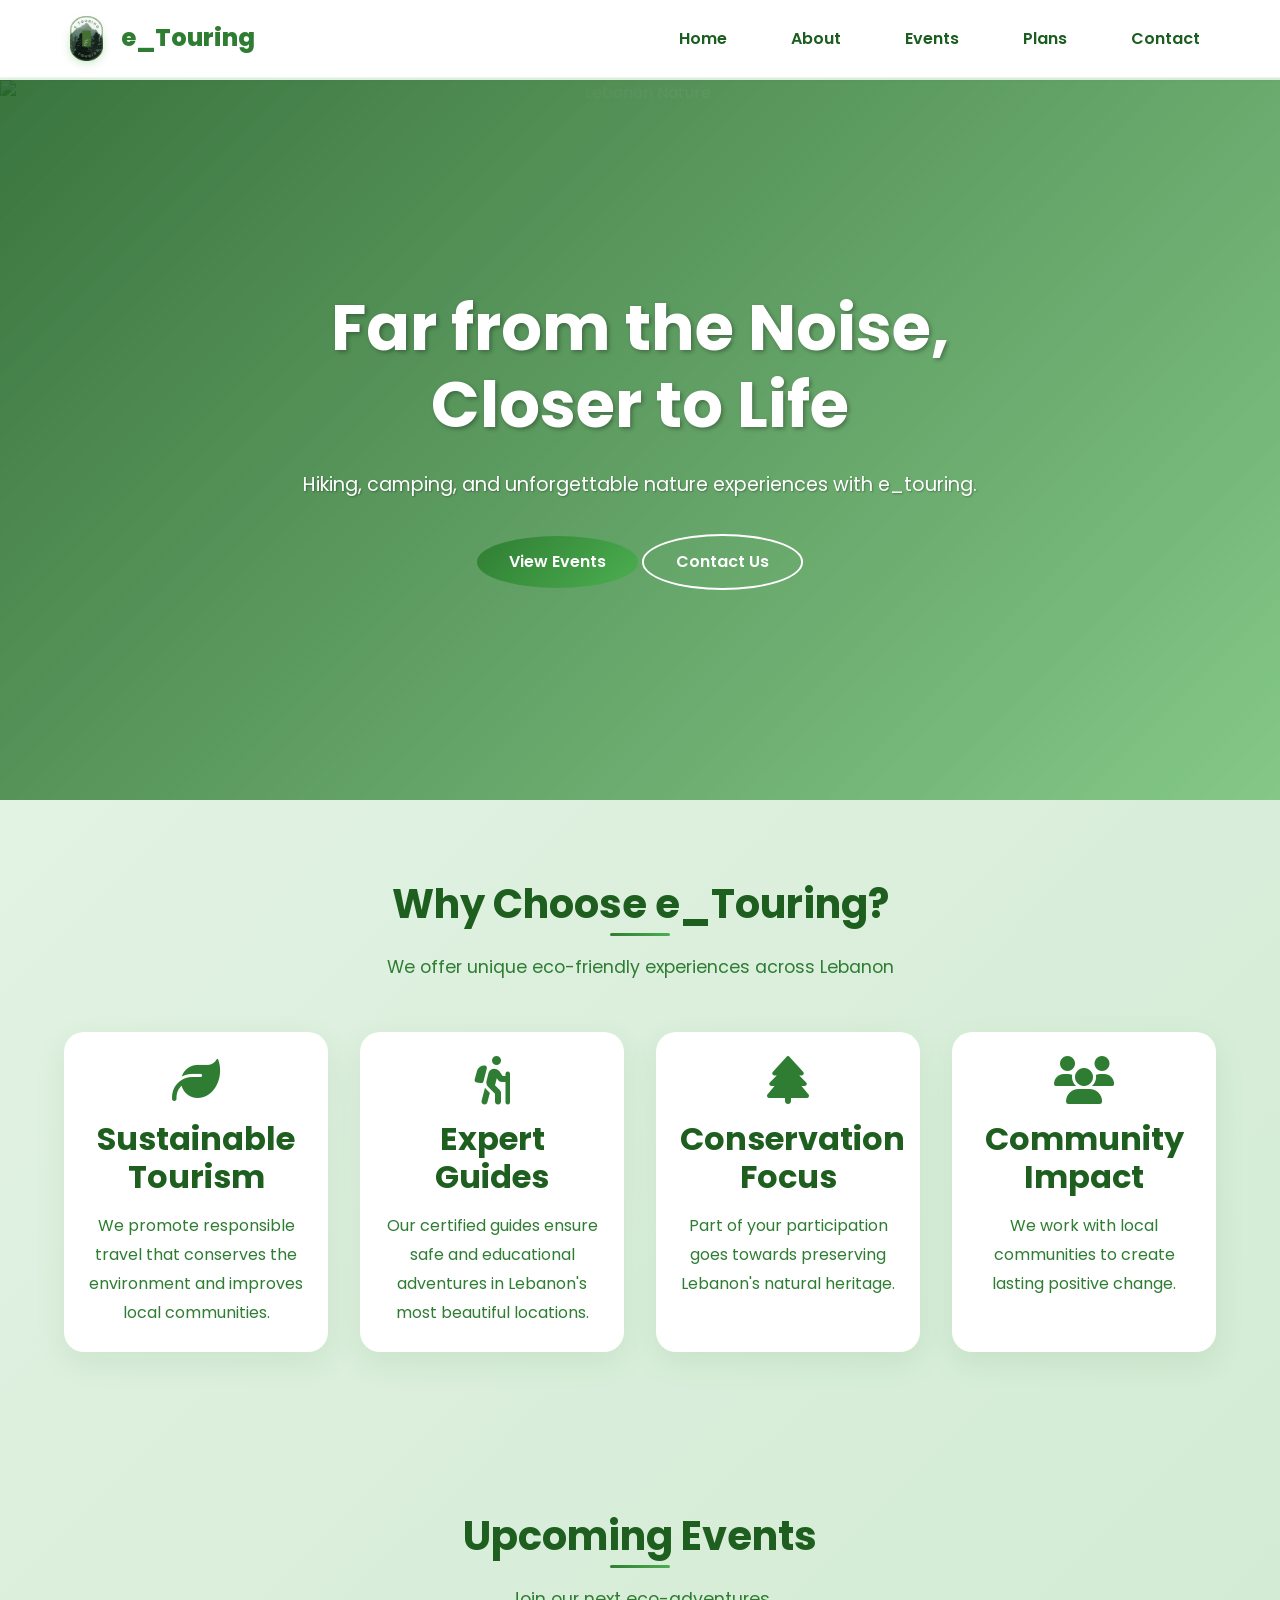
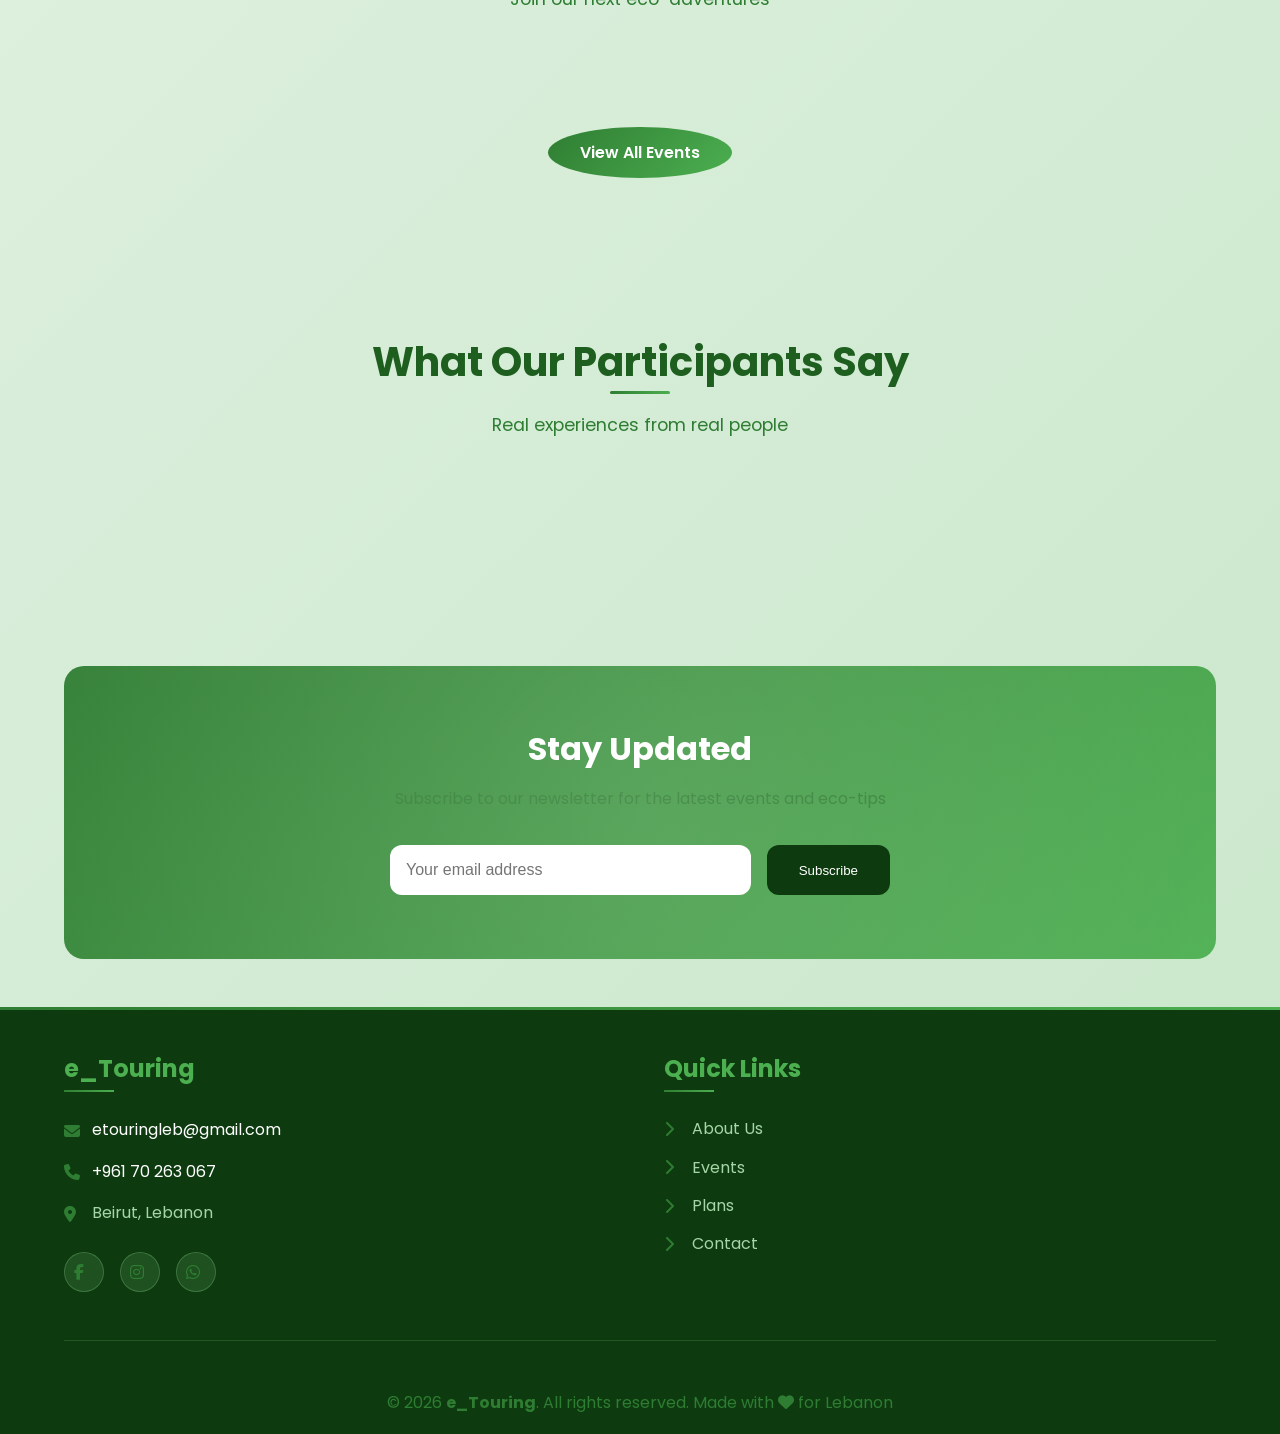
==== index.html @ c2b52462 "first commit" ====
﻿<!DOCTYPE html>
<html lang="en">

<head>
    <meta charset="UTF-8">
    <meta name="viewport" content="width=device-width, initial-scale=1.0">
    <title>e_Touring | Eco Adventure Lebanon</title>
    <link rel="icon" type="image/png" href="images/logo.png">
    <link rel="stylesheet" href="https://cdnjs.cloudflare.com/ajax/libs/font-awesome/6.5.0/css/all.min.css">
    <link href="https://fonts.googleapis.com/css2?family=Poppins:wght@300;400;500;600;700&display=swap" rel="stylesheet">
    <link href="https://unpkg.com/aos@2.3.1/dist/aos.css" rel="stylesheet">
    <link rel="stylesheet" href="css/style.css">
</head>

<body>
    <header>
        <nav>
            <div class="logo">
                <img src="images/logo.png" alt="e-Touring Logo">
                <span>e_Touring</span>
            </div>
            <div class="menu-btn">☰</div>
            <div class="nav-links">
                <a href="index.html">Home</a>
                <a href="about.html">About</a>
                <a href="events_page.html">Events</a>
                <a href="plans_pages.html">Plans</a>
                <a href="contact_us_page.html">Contact</a>
            </div>
        </nav>
    </header>

    <main>
        <section class="hero" data-aos="fade-in">
            <img src="images/home_photo.jpg" alt="Lebanon Nature" loading="lazy">
            <div class="hero-content">
                <h1>Far from the Noise, <br>Closer to Life</h1>
                <p>Hiking, camping, and unforgettable nature experiences with e_touring.</p>
                <div class="mt-3">
                    <a href="events_page.html" class="btn">View Events</a>
                    <a href="contact_us_page.html" class="btn btn-outline">Contact Us</a>
                </div>
            </div>
        </section>

        <section class="section">
            <div class="section-title" data-aos="fade-up">
                <h2>Why Choose e_Touring?</h2>
                <p>We offer unique eco-friendly experiences across Lebanon</p>
            </div>
            <div class="grid-4">
                <div class="card" data-aos="fade-up" data-aos-delay="100">
                    <div class="card-content text-center">
                        <i class="fas fa-leaf" style="font-size: 3rem; color: var(--primary); margin-bottom: 1rem;"></i>
                        <h3>Sustainable Tourism</h3>
                        <p>We promote responsible travel that conserves the environment and improves local communities.</p>
                    </div>
                </div>
                <div class="card" data-aos="fade-up" data-aos-delay="200">
                    <div class="card-content text-center">
                        <i class="fas fa-hiking" style="font-size: 3rem; color: var(--primary); margin-bottom: 1rem;"></i>
                        <h3>Expert Guides</h3>
                        <p>Our certified guides ensure safe and educational adventures in Lebanon's most beautiful locations.</p>
                    </div>
                </div>
                <div class="card" data-aos="fade-up" data-aos-delay="300">
                    <div class="card-content text-center">
                        <i class="fas fa-tree" style="font-size: 3rem; color: var(--primary); margin-bottom: 1rem;"></i>
                        <h3>Conservation Focus</h3>
                        <p>Part of your participation goes towards preserving Lebanon's natural heritage.</p>
                    </div>
                </div>
                <div class="card" data-aos="fade-up" data-aos-delay="400">
                    <div class="card-content text-center">
                        <i class="fas fa-users" style="font-size: 3rem; color: var(--primary); margin-bottom: 1rem;"></i>
                        <h3>Community Impact</h3>
                        <p>We work with local communities to create lasting positive change.</p>
                    </div>
                </div>
            </div>
        </section>

        <section class="section">
            <div class="section-title" data-aos="fade-up">
                <h2>Upcoming Events</h2>
                <p>Join our next eco-adventures</p>
            </div>
            <div class="events-grid grid" id="eventsGrid"></div>
            <div class="text-center mt-4" data-aos="fade-up">
                <a href="events_page.html" class="btn">View All Events</a>
            </div>
        </section>

        <section class="section">
            <div class="section-title" data-aos="fade-up">
                <h2>What Our Participants Say</h2>
                <p>Real experiences from real people</p>
            </div>
            <div class="testimonials" id="testimonialsContainer"></div>
        </section>

        <section class="newsletter" data-aos="fade-up">
            <div class="text-center">
                <h3>Stay Updated</h3>
                <p>Subscribe to our newsletter for the latest events and eco-tips</p>
                <form class="newsletter-form" id="newsletterForm">
                    <input type="email" placeholder="Your email address" required>
                    <button type="submit">Subscribe</button>
                </form>
            </div>
        </section>
    </main>

    <footer>
        <div class="footer-content">
            <div class="footer-section">
                <h4>e_Touring</h4>
                <p><i class="fas fa-envelope"></i> <a href="mailto:etouringleb@gmail.com">etouringleb@gmail.com</a></p>
                <p><i class="fas fa-phone"></i> <a href="tel:+96170263067">+961 70 263 067</a></p>
                <p><i class="fas fa-location-dot"></i> Beirut, Lebanon</p>
                <div class="social-links">
                    <a href="#" aria-label="Facebook"><i class="fab fa-facebook-f"></i></a>
                    <a href="https://www.instagram.com/e_touring_?igsh=MXhhd24xaDJueTU4cA==" aria-label="Instagram"><i class="fab fa-instagram"></i></a>
                    <a href="https://whatsapp.com/channel/0029VbBjT8wEKyZH0PKo1I3C" aria-label="WhatsApp"><i class="fab fa-whatsapp"></i></a>
                </div>
            </div>
            <div class="footer-section">
                <h4>Quick Links</h4>
                <ul class="footer-links">
                    <li><a href="about.html"><i class="fas fa-chevron-right"></i> About Us</a></li>
                    <li><a href="events_page.html"><i class="fas fa-chevron-right"></i> Events</a></li>
                    <li><a href="plans_pages.html"><i class="fas fa-chevron-right"></i> Plans</a></li>
                    <li><a href="contact_us_page.html"><i class="fas fa-chevron-right"></i> Contact</a></li>
                </ul>
            </div>
        </div>
        <div class="footer-bottom">
            <p>© 2026 <strong>e_Touring</strong>. All rights reserved. Made with <i class="fas fa-heart" style="color: var(--primary);"></i> for Lebanon</p>
        </div>
    </footer>

    <script src="https://unpkg.com/aos@2.3.1/dist/aos.js"></script>
    <script src="config.js"></script>
    <script>
        AOS.init({ duration: 1000, once: true });

        function bookViaWhatsApp(itemName) {
            const phoneNumber = '96170263067';
            const message = `Hello! I'm interested in booking: ${itemName}. Can you please provide more information?`;
            window.open(`https://wa.me/${phoneNumber}?text=${encodeURIComponent(message)}`, '_blank');
        }

        async function loadEvents() {
            try {
                const res = await fetch(`${window.API_BASE_URL}/api/events`);
                const events = await res.json();
                const eventsGrid = document.getElementById('eventsGrid');
                if (events.length === 0) {
                    eventsGrid.innerHTML = '<p class="text-center">No events available. Check back soon!</p>';
                    return;
                }
                eventsGrid.innerHTML = events.slice(0, 3).map((event, index) => `
                    <div class="card" data-aos="fade-up" data-aos-delay="${index * 100}">
                        <img src="${event.image || 'https://images.unsplash.com/photo-1501785888041-af3ef285b470'}" class="card-img" loading="lazy">
                        <div class="card-content">
                            <h3 class="card-title">${escapeHtml(event.title)}</h3>
                            <p><i class="fas fa-calendar"></i> ${event.date || 'Date TBA'}</p>
                            <p><i class="fas fa-map-marker-alt"></i> ${event.location || 'Lebanon'}</p>
                            <p class="mt-2">${escapeHtml(event.description || '').substring(0, 100)}...</p>
                            <button class="btn mt-3" onclick="bookViaWhatsApp('${escapeHtml(event.title)}')"><i class="fab fa-whatsapp"></i> Book via WhatsApp</button>
                        </div>
                    </div>
                `).join('');
                if (typeof AOS !== 'undefined') AOS.refresh();
            } catch (error) {
                console.error('Error loading events:', error);
            }
        }

        async function loadTestimonials() {
            try {
                const res = await fetch(`${window.API_BASE_URL}/api/feedback`);
                const feedbacks = await res.json();
                const container = document.getElementById('testimonialsContainer');
                if (feedbacks.length === 0) {
                    container.innerHTML = '<p class="text-center">No testimonials yet. Be the first to share your experience!</p>';
                    return;
                }
                container.innerHTML = feedbacks.slice(0, 3).map((fb, index) => `
                    <div class="testimonial-card" data-aos="fade-up" data-aos-delay="${index * 100}">
                        <p>"${escapeHtml(fb.message)}"</p>
                        <div class="testimonial-author">
                            <div><h4>${escapeHtml(fb.name)}</h4><p>${'★'.repeat(fb.rating || 0)}${'☆'.repeat(5 - (fb.rating || 0))}</p></div>
                        </div>
                    </div>
                `).join('');
                if (typeof AOS !== 'undefined') AOS.refresh();
            } catch (error) {
                console.error('Error loading testimonials:', error);
            }
        }

        function escapeHtml(str) {
            if (!str) return '';
            return str.replace(/[&<>]/g, m => m === '&' ? '&amp;' : m === '<' ? '&lt;' : '&gt;');
        }

        document.getElementById('newsletterForm')?.addEventListener('submit', function(e) {
            e.preventDefault();
            alert('Thank you for subscribing! You will receive our updates.');
            this.reset();
        });

        loadEvents();
        loadTestimonials();
    </script>
</body>
</html>
---- css/style.css ----
/* ===== CSS RESET & GREEN PALETTE VARIABLES ===== */
:root {
    /* Primary Green Colors */
    --primary: #2f7d32;
    --primary-dark: #1e5f20;
    --primary-light: #4caf50;
    --primary-bg: rgba(47, 125, 50, 0.1);
    --primary-gradient: linear-gradient(135deg, #2f7d32 0%, #4caf50 100%);
    --primary-gradient-light: linear-gradient(135deg, #4caf50 0%, #81c784 100%);

    /* Secondary Green/Gold Colors */
    --secondary: #ffb74d;
    --secondary-dark: #f57c00;
    --secondary-light: #ffe0b2;
    --accent: #66bb6a;
    --accent-dark: #43a047;
    --accent-light: #81c784;

    /* Earthy & Green Neutrals */
    --dark: #1b5e20;
    --darker: #0d3b0f;
    --forest: #2e7d32;
    --mint: #c8e6c9;
    --sage: #a5d6a7;
    --olive: #558b2f;
    --tea: #dcedc8;
    --honey: #fff8e1;

    /* Light Backgrounds */
    --gray: #f1f8e9;
    --gray-light: #f9fbe7;
    --gray-dark: #7cb342;
    --white: #ffffff;
    --cream: #fef9e7;
    --soft-green: #e8f5e9;

    /* Shadows - Green Tinted */
    --shadow-sm: 0 2px 4px rgba(46, 125, 50, 0.05);
    --shadow: 0 10px 30px rgba(46, 125, 50, 0.1);
    --shadow-md: 0 5px 15px rgba(46, 125, 50, 0.08);
    --shadow-lg: 0 20px 40px rgba(46, 125, 50, 0.12);
    --shadow-xl: 0 30px 60px rgba(46, 125, 50, 0.15);
    --shadow-hover: 0 15px 40px rgba(76, 175, 80, 0.25);
    --shadow-primary: 0 5px 20px rgba(76, 175, 80, 0.35);
    --shadow-inset: inset 0 2px 4px rgba(46, 125, 50, 0.05);

    /* Borders */
    --border-radius-sm: 8px;
    --border-radius: 12px;
    --border-radius-md: 16px;
    --border-radius-lg: 20px;
    --border-radius-xl: 30px;
    --border-radius-full: 50%;

    /* Transitions */
    --transition-fast: all 0.2s ease;
    --transition: all 0.3s ease;
    --transition-slow: all 0.5s ease;
    --transition-bounce: all 0.4s cubic-bezier(0.68, -0.55, 0.265, 1.55);

    /* Typography */
    --font-primary: 'Poppins', sans-serif;

    /* Layout */
    --container-width: 1400px;
    --header-height: 80px;
    --section-spacing: 5rem;
}

* {
    margin: 0;
    padding: 0;
    box-sizing: border-box;
}

html {
    scroll-behavior: smooth;
    overflow-x: hidden;
}

body {
    font-family: var(--font-primary);
    background: linear-gradient(135deg, #e8f5e9 0%, #c8e6c9 100%);
    color: var(--dark);
    line-height: 1.6;
    min-height: 100vh;
    overflow-x: hidden;
    position: relative;
}

/* ===== CUSTOM SCROLLBAR - Green Theme ===== */
::-webkit-scrollbar {
    width: 10px;
    height: 10px;
}

::-webkit-scrollbar-track {
    background: var(--gray);
    border-radius: 10px;
}

::-webkit-scrollbar-thumb {
    background: var(--primary-gradient);
    border-radius: 10px;
    transition: var(--transition);
}

::-webkit-scrollbar-thumb:hover {
    background: var(--primary-dark);
}

/* ===== SELECTION STYLING ===== */
::selection {
    background: var(--primary);
    color: var(--white);
}

::-moz-selection {
    background: var(--primary);
    color: var(--white);
}

/* ===== TYPOGRAPHY ===== */
h1,
h2,
h3,
h4,
h5,
h6 {
    font-weight: 700;
    line-height: 1.2;
    margin-bottom: 1rem;
    color: var(--primary-dark);
}

h1 {
    font-size: clamp(2rem, 5vw, 3.5rem);
}

h2 {
    font-size: clamp(1.75rem, 4vw, 2.5rem);
}

h3 {
    font-size: clamp(1.5rem, 3vw, 2rem);
}

h4 {
    font-size: clamp(1.25rem, 2.5vw, 1.5rem);
}

p {
    color: var(--forest);
    line-height: 1.8;
}

/* ===== HEADER & NAVIGATION ===== */
header {
    background: rgba(255, 255, 255, 0.98);
    backdrop-filter: blur(10px);
    box-shadow: var(--shadow-sm);
    position: fixed;
    width: 100%;
    top: 0;
    z-index: 1000;
    transition: var(--transition);
    border-bottom: 1px solid rgba(76, 175, 80, 0.1);
}

header.scrolled {
    box-shadow: var(--shadow);
    background: rgba(255, 255, 255, 0.98);
    border-bottom-color: var(--primary-light);
}

nav {
    display: flex;
    justify-content: space-between;
    align-items: center;
    padding: 1rem 5%;
    max-width: var(--container-width);
    margin: 0 auto;
}

.logo {
    display: flex;
    align-items: center;
    gap: 12px;
    font-size: 1.5rem;
    font-weight: 800;
    color: var(--primary);
    transition: var(--transition-bounce);
}

.logo img {
    width: 45px;
    height: 45px;
    object-fit: contain;
    filter: drop-shadow(0 2px 5px rgba(76, 175, 80, 0.3));
    animation: float 3s ease-in-out infinite;
}

@keyframes float {

    0%,
    100% {
        transform: translateY(0);
    }

    50% {
        transform: translateY(-5px);
    }
}

.logo:hover {
    transform: scale(1.05);
}

.nav-links {
    display: flex;
    gap: 2rem;
}

.nav-links a {
    text-decoration: none;
    color: var(--dark);
    font-weight: 600;
    padding: 0.5rem 1rem;
    border-radius: var(--border-radius);
    transition: var(--transition);
    position: relative;
}

.nav-links a::before {
    content: '';
    position: absolute;
    bottom: 0;
    left: 50%;
    transform: translateX(-50%);
    width: 0;
    height: 3px;
    background: var(--primary-gradient);
    transition: var(--transition);
    border-radius: 3px;
}

.nav-links a:hover::before {
    width: 80%;
}

.nav-links a:hover {
    color: var(--primary);
    transform: translateY(-2px);
}

.nav-links a.active {
    color: var(--primary);
    background: var(--primary-bg);
}

.nav-links a.active::before {
    width: 80%;
}

.menu-btn {
    display: none;
    font-size: 1.8rem;
    cursor: pointer;
    color: var(--primary);
    transition: var(--transition);
}

.menu-btn:hover {
    transform: scale(1.1);
}

/* ===== MAIN CONTENT ===== */
main {
    margin-top: var(--header-height);
    min-height: calc(100vh - var(--header-height));
}

.section {
    padding: var(--section-spacing) 5%;
    max-width: var(--container-width);
    margin: 0 auto;
    position: relative;
}

.section-title {
    text-align: center;
    margin-bottom: 3rem;
    position: relative;
}

.section-title h2 {
    color: var(--primary-dark);
    margin-bottom: 1rem;
    position: relative;
    display: inline-block;
    padding-bottom: 0.5rem;
}

.section-title h2::after {
    content: '';
    position: absolute;
    bottom: 0;
    left: 50%;
    transform: translateX(-50%);
    width: 60px;
    height: 3px;
    background: linear-gradient(90deg, var(--primary), var(--primary-light));
    border-radius: 3px;
    animation: expandWidth 0.6s ease;
}

@keyframes expandWidth {
    from {
        width: 0;
        opacity: 0;
    }

    to {
        width: 60px;
        opacity: 1;
    }
}

.section-title p {
    color: var(--forest);
    font-size: 1.1rem;
    max-width: 600px;
    margin: 0 auto;
}

/* ===== BUTTONS ===== */
.btn {
    display: inline-flex;
    align-items: center;
    justify-content: center;
    gap: 10px;
    padding: 0.8rem 2rem;
    background: var(--primary-gradient);
    color: var(--white);
    border: none;
    border-radius: var(--border-radius-full);
    font-weight: 600;
    text-decoration: none;
    transition: var(--transition);
    cursor: pointer;
    position: relative;
    overflow: hidden;
    z-index: 1;
}

.btn::before {
    content: '';
    position: absolute;
    top: 50%;
    left: 50%;
    width: 0;
    height: 0;
    border-radius: 50%;
    background: rgba(255, 255, 255, 0.3);
    transform: translate(-50%, -50%);
    transition: width 0.6s, height 0.6s;
    z-index: -1;
}

.btn:hover::before {
    width: 300px;
    height: 300px;
}

.btn:hover {
    transform: translateY(-3px);
    box-shadow: var(--shadow-primary);
}

.btn:active {
    transform: translateY(0);
}

.btn-outline {
    background: transparent;
    border: 2px solid var(--white);
    color: var(--white);
}

.btn-outline::before {
    background: rgba(255, 255, 255, 0.2);
}

.btn-outline:hover {
    background: var(--white);
    color: var(--primary);
    border-color: var(--white);
}

.btn-secondary {
    background: linear-gradient(135deg, var(--secondary), var(--secondary-dark));
    color: var(--white);
}

.btn-sm {
    padding: 0.5rem 1.2rem;
    font-size: 0.875rem;
}

.btn-lg {
    padding: 1rem 2.5rem;
    font-size: 1.1rem;
}

/* ===== CARDS ===== */
.card {
    background: var(--white);
    border-radius: var(--border-radius-lg);
    overflow: hidden;
    box-shadow: var(--shadow);
    transition: var(--transition-slow);
    height: 100%;
    position: relative;
}

.card::before {
    content: '';
    position: absolute;
    top: 0;
    left: 0;
    right: 0;
    height: 4px;
    background: var(--primary-gradient);
    transform: scaleX(0);
    transition: var(--transition);
    z-index: 1;
}

.card:hover::before {
    transform: scaleX(1);
}

.card:hover {
    transform: translateY(-10px);
    box-shadow: var(--shadow-xl);
}

.card-img {
    width: 100%;
    height: 250px;
    object-fit: cover;
    transition: var(--transition-slow);
}

.card:hover .card-img {
    transform: scale(1.05);
}

.card-content {
    padding: 1.5rem;
    position: relative;
}

.card-title {
    color: var(--primary);
    margin-bottom: 0.5rem;
}

/* ===== GRID SYSTEMS ===== */
.grid {
    display: grid;
    grid-template-columns: repeat(auto-fit, minmax(300px, 1fr));
    gap: 2rem;
    padding: 1rem 0;
}

.grid-2 {
    display: grid;
    grid-template-columns: repeat(2, 1fr);
    gap: 2rem;
}

.grid-3 {
    display: grid;
    grid-template-columns: repeat(3, 1fr);
    gap: 2rem;
}

.grid-4 {
    display: grid;
    grid-template-columns: repeat(4, 1fr);
    gap: 2rem;
}

/* ===== FORMS ===== */
.form-container {
    max-width: 600px;
    margin: 2rem auto;
    padding: 2.5rem;
    background: var(--white);
    border-radius: var(--border-radius-lg);
    box-shadow: var(--shadow-lg);
    position: relative;
    overflow: hidden;
}

.form-container::before {
    content: '';
    position: absolute;
    top: 0;
    left: 0;
    right: 0;
    height: 4px;
    background: var(--primary-gradient);
}

.form-group {
    margin-bottom: 1.5rem;
}

.form-group label {
    display: block;
    margin-bottom: 0.5rem;
    font-weight: 500;
    color: var(--dark);
}

.form-group label i {
    color: var(--primary);
    margin-right: 0.5rem;
}

.form-control {
    width: 100%;
    padding: 0.8rem 1rem;
    border: 2px solid var(--mint);
    border-radius: var(--border-radius);
    font-size: 1rem;
    transition: var(--transition);
    background: var(--gray);
}

.form-control:focus {
    outline: none;
    border-color: var(--primary);
    background: var(--white);
    box-shadow: 0 0 0 4px var(--primary-bg);
}

textarea.form-control {
    resize: vertical;
    min-height: 120px;
}

/* ===== HERO SECTION ===== */
.hero {
    position: relative;
    height: 80vh;
    min-height: 600px;
    display: flex;
    align-items: center;
    justify-content: center;
    text-align: center;
    color: var(--white);
    overflow: hidden;
}

.hero img {
    position: absolute;
    top: 0;
    left: 0;
    width: 100%;
    height: 100%;
    object-fit: cover;
    z-index: -2;
    animation: zoomIn 20s ease-out;
}

@keyframes zoomIn {
    from {
        transform: scale(1.1);
    }

    to {
        transform: scale(1);
    }
}

.hero::before {
    content: '';
    position: absolute;
    top: 0;
    left: 0;
    width: 100%;
    height: 100%;
    background: linear-gradient(135deg, rgba(27, 94, 32, 0.85) 0%, rgba(76, 175, 80, 0.6) 100%);
    z-index: -1;
}

.hero-content {
    max-width: 800px;
    padding: 2rem;
    animation: fadeInUp 1s ease;
}

.hero-content h1 {
    font-size: clamp(2.5rem, 6vw, 4rem);
    margin-bottom: 1.5rem;
    text-shadow: 2px 2px 4px rgba(0, 0, 0, 0.3);
    color: var(--white);
}

.hero-content p {
    font-size: 1.2rem;
    margin-bottom: 2rem;
    text-shadow: 1px 1px 2px rgba(0, 0, 0, 0.3);
    color: var(--white);
}

/* ===== TESTIMONIALS ===== */
.testimonials {
    display: grid;
    grid-template-columns: repeat(auto-fit, minmax(300px, 1fr));
    gap: 2rem;
    margin: 3rem 0;
}

.testimonial-card {
    background: var(--white);
    padding: 2rem;
    border-radius: var(--border-radius-lg);
    box-shadow: var(--shadow);
    position: relative;
    transition: var(--transition);
    cursor: pointer;
}

.testimonial-card:hover {
    transform: translateY(-5px);
    box-shadow: var(--shadow-lg);
}

.testimonial-card::before {
    content: '\201C';
    position: absolute;
    top: -10px;
    left: 20px;
    font-size: 5rem;
    color: var(--primary);
    opacity: 0.2;
    font-family: serif;
    transition: var(--transition);
}

.testimonial-card:hover::before {
    opacity: 0.4;
    transform: scale(1.1);
}

.testimonial-text {
    font-style: italic;
    margin-bottom: 1rem;
    color: var(--forest);
}

.testimonial-author {
    display: flex;
    align-items: center;
    gap: 1rem;
    margin-top: 1.5rem;
}

.testimonial-author img {
    width: 50px;
    height: 50px;
    border-radius: 50%;
    object-fit: cover;
    border: 2px solid var(--primary);
}

.testimonial-author h4 {
    color: var(--primary-dark);
    margin-bottom: 0;
}

/* ===== NEWSLETTER ===== */
.newsletter {
    background: var(--primary-gradient);
    color: var(--white);
    padding: 4rem 5%;
    text-align: center;
    border-radius: var(--border-radius-lg);
    margin: 3rem 5%;
    position: relative;
    overflow: hidden;
}

.newsletter::before {
    content: '';
    position: absolute;
    top: -50%;
    right: -50%;
    width: 200%;
    height: 200%;
    background: radial-gradient(circle, rgba(255, 255, 255, 0.15) 0%, transparent 70%);
    animation: rotate 20s linear infinite;
}

@keyframes rotate {
    from {
        transform: rotate(0deg);
    }

    to {
        transform: rotate(360deg);
    }
}

.newsletter h3 {
    color: var(--white);
}

.newsletter-form {
    display: flex;
    gap: 1rem;
    max-width: 500px;
    margin: 2rem auto 0;
    position: relative;
    z-index: 1;
}

.newsletter-form input {
    flex: 1;
    padding: 1rem;
    border: none;
    border-radius: var(--border-radius);
    font-size: 1rem;
    transition: var(--transition);
}

.newsletter-form input:focus {
    outline: none;
    box-shadow: 0 0 0 3px rgba(255, 255, 255, 0.3);
}

.newsletter-form button {
    padding: 1rem 2rem;
    background: var(--darker);
    color: var(--white);
    border: none;
    border-radius: var(--border-radius);
    cursor: pointer;
    transition: var(--transition);
}

.newsletter-form button:hover {
    background: var(--dark);
    transform: translateY(-2px);
}

/* ===== FOOTER ===== */
footer {
    background: var(--darker);
    color: var(--white);
    padding: 3rem 5% 1rem;
    position: relative;
    overflow: hidden;
}

footer::before {
    content: '';
    position: absolute;
    top: 0;
    left: 0;
    right: 0;
    height: 3px;
    background: var(--primary-gradient);
}

.footer-content {
    display: grid;
    grid-template-columns: repeat(auto-fit, minmax(250px, 1fr));
    gap: 3rem;
    max-width: var(--container-width);
    margin: 0 auto;
    position: relative;
    z-index: 1;
}

.footer-section h4 {
    color: var(--primary-light);
    margin-bottom: 1.5rem;
    position: relative;
    padding-bottom: 0.5rem;
}

.footer-section h4::after {
    content: '';
    position: absolute;
    bottom: 0;
    left: 0;
    width: 50px;
    height: 2px;
    background: var(--primary-gradient);
}

.footer-section p {
    margin-bottom: 0.8rem;
    display: flex;
    align-items: center;
    gap: 0.5rem;
    color: var(--sage);
}

.footer-section p a {
    color: var(--white);
    text-decoration: none;
    transition: var(--transition);
}

.footer-section p a:hover {
    color: var(--primary-light);
}

.footer-section i {
    color: var(--primary);
    width: 20px;
}

.footer-links {
    list-style: none;
}

.footer-links li {
    margin-bottom: 0.8rem;
}

.footer-links a {
    color: var(--sage);
    text-decoration: none;
    transition: var(--transition);
    display: flex;
    align-items: center;
    gap: 0.5rem;
}

.footer-links a:hover {
    color: var(--primary-light);
    transform: translateX(8px);
}

.social-links {
    display: flex;
    gap: 1rem;
    margin-top: 1.5rem;
}

.social-links a {
    width: 40px;
    height: 40px;
    background: rgba(129, 199, 132, 0.15);
    border-radius: 50%;
    display: flex;
    align-items: center;
    justify-content: center;
    color: var(--white);
    text-decoration: none;
    transition: var(--transition);
    border: 1px solid rgba(129, 199, 132, 0.3);
}

.social-links a:hover {
    background: var(--primary);
    transform: translateY(-3px) rotate(360deg);
}

.footer-bottom {
    text-align: center;
    padding-top: 3rem;
    margin-top: 3rem;
    border-top: 1px solid rgba(129, 199, 132, 0.2);
    color: var(--sage);
}

/* ===== ANIMATIONS ===== */
@keyframes fadeInUp {
    from {
        opacity: 0;
        transform: translateY(30px);
    }

    to {
        opacity: 1;
        transform: translateY(0);
    }
}

@keyframes fadeIn {
    from {
        opacity: 0;
    }

    to {
        opacity: 1;
    }
}

@keyframes slideInLeft {
    from {
        opacity: 0;
        transform: translateX(-50px);
    }

    to {
        opacity: 1;
        transform: translateX(0);
    }
}

@keyframes slideInRight {
    from {
        opacity: 0;
        transform: translateX(50px);
    }

    to {
        opacity: 1;
        transform: translateX(0);
    }
}

/* ===== UTILITY CLASSES ===== */
.text-center {
    text-align: center;
}

.text-primary {
    color: var(--primary);
}

.text-white {
    color: var(--white);
}

.bg-primary {
    background: var(--primary);
}

.bg-white {
    background: var(--white);
}

.bg-soft-green {
    background: var(--soft-green);
}

.mt-1 {
    margin-top: 0.5rem;
}

.mt-2 {
    margin-top: 1rem;
}

.mt-3 {
    margin-top: 1.5rem;
}

.mt-4 {
    margin-top: 2rem;
}

.mt-5 {
    margin-top: 3rem;
}

.mb-1 {
    margin-bottom: 0.5rem;
}

.mb-2 {
    margin-bottom: 1rem;
}

.mb-3 {
    margin-bottom: 1.5rem;
}

.mb-4 {
    margin-bottom: 2rem;
}

.mb-5 {
    margin-bottom: 3rem;
}

.p-1 {
    padding: 0.5rem;
}

.p-2 {
    padding: 1rem;
}

.p-3 {
    padding: 1.5rem;
}

.p-4 {
    padding: 2rem;
}

.p-5 {
    padding: 3rem;
}

/* ===== NOTIFICATIONS ===== */
.notification {
    position: fixed;
    top: 100px;
    right: 20px;
    padding: 1rem 2rem;
    background: var(--primary);
    color: var(--white);
    border-radius: var(--border-radius);
    box-shadow: var(--shadow-hover);
    z-index: 1000;
    animation: slideIn 0.3s ease;
    display: flex;
    align-items: center;
    gap: 10px;
}

.notification-error {
    background: #d32f2f;
}

.notification-success {
    background: var(--primary);
}

@keyframes slideIn {
    from {
        transform: translateX(100%);
        opacity: 0;
    }

    to {
        transform: translateX(0);
        opacity: 1;
    }
}

/* ===== BACK TO TOP BUTTON ===== */
#backToTop {
    position: fixed;
    bottom: 30px;
    right: 30px;
    width: 50px;
    height: 50px;
    background: var(--primary-gradient);
    color: white;
    border: none;
    border-radius: 50%;
    cursor: pointer;
    display: none;
    z-index: 999;
    transition: var(--transition);
    box-shadow: var(--shadow);
}

#backToTop:hover {
    transform: translateY(-5px);
    box-shadow: var(--shadow-lg);
}

/* ===== LOADING SPINNER ===== */
.loading {
    display: inline-block;
    width: 20px;
    height: 20px;
    border: 2px solid rgba(255, 255, 255, 0.3);
    border-radius: 50%;
    border-top-color: white;
    animation: spin 0.8s linear infinite;
}

@keyframes spin {
    to {
        transform: rotate(360deg);
    }
}

/* ========== RESPONSIVE DESIGN ========== */

/* Large Desktop */
@media (max-width: 1200px) {
    .grid-4 {
        grid-template-columns: repeat(3, 1fr);
    }
}

/* Tablet */
@media (max-width: 992px) {

    .grid-3,
    .grid-4 {
        grid-template-columns: repeat(2, 1fr);
    }

    .grid-2 {
        grid-template-columns: 1fr;
    }

    .section {
        padding: 3rem 4%;
    }

    .hero {
        height: 60vh;
        min-height: 450px;
    }
}

/* Mobile Landscape */
@media (max-width: 768px) {
    .menu-btn {
        display: block;
    }

    .nav-links {
        position: fixed;
        top: var(--header-height);
        right: -100%;
        width: 80%;
        max-width: 350px;
        height: calc(100vh - var(--header-height));
        background: rgba(255, 255, 255, 0.98);
        backdrop-filter: blur(10px);
        flex-direction: column;
        padding: 2rem;
        transition: var(--transition);
        box-shadow: -5px 0 20px rgba(0, 0, 0, 0.1);
        z-index: 999;
    }

    .nav-links.active {
        right: 0;
    }

    .nav-links a {
        font-size: 1.1rem;
        padding: 1rem;
        width: 100%;
        text-align: center;
    }

    .nav-links a::before {
        display: none;
    }

    .hero {
        height: 70vh;
        min-height: 500px;
    }

    .hero-content h1 {
        font-size: 2rem;
    }

    .hero-content p {
        font-size: 1rem;
    }

    .grid-2,
    .grid-3,
    .grid-4 {
        grid-template-columns: 1fr;
        gap: 1.5rem;
    }

    .section {
        padding: 2rem 4%;
    }

    .section-title {
        margin-bottom: 2rem;
    }

    .newsletter-form {
        flex-direction: column;
    }

    .footer-content {
        grid-template-columns: 1fr;
        gap: 2rem;
        text-align: center;
    }

    .footer-section h4::after {
        left: 50%;
        transform: translateX(-50%);
    }

    .footer-section p {
        justify-content: center;
    }

    .footer-links a {
        justify-content: center;
    }

    .social-links {
        justify-content: center;
    }
}

/* Mobile Portrait */
@media (max-width: 576px) {
    nav {
        padding: 0.8rem 4%;
    }

    .logo span {
        font-size: 1.2rem;
    }

    .logo img {
        width: 35px;
        height: 35px;
    }

    .hero {
        height: 60vh;
        min-height: 400px;
    }

    .hero-content h1 {
        font-size: 1.5rem;
    }

    .hero-content p {
        font-size: 0.9rem;
    }

    .hero-content .btn {
        display: block;
        width: 100%;
        margin: 0.5rem 0;
    }

    .card-img {
        height: 200px;
    }

    .card-content {
        padding: 1rem;
    }

    .form-container {
        padding: 1.5rem;
        margin: 1rem;
    }

    .testimonial-card {
        padding: 1.5rem;
    }

    .notification {
        top: auto;
        bottom: 20px;
        right: 20px;
        left: 20px;
        text-align: center;
        justify-content: center;
    }
}

/* Extra Small Devices */
@media (max-width: 380px) {
    .hero-content h1 {
        font-size: 1.3rem;
    }

    .section-title h2 {
        font-size: 1.3rem;
    }

    .btn {
        padding: 0.6rem 1.2rem;
        font-size: 0.85rem;
    }
}

/* Landscape Mode for Mobile */
@media (max-width: 768px) and (orientation: landscape) {
    .hero {
        height: 100vh;
        min-height: 400px;
    }

    .nav-links {
        padding: 1rem;
    }

    .nav-links a {
        padding: 0.5rem;
        font-size: 0.9rem;
    }
}

/* High Resolution Screens */
@media (min-width: 1920px) {
    .section {
        max-width: 1600px;
    }

    .hero-content h1 {
        font-size: 4rem;
    }

    .card-img {
        height: 300px;
    }
}

/* Print Styles */
@media print {

    header,
    footer,
    .hero::before,
    .btn,
    .menu-btn,
    #backToTop {
        display: none;
    }

    body {
        background: white;
        color: black;
    }

    main {
        margin-top: 0;
    }

    .card {
        box-shadow: none;
        border: 1px solid #ddd;
        break-inside: avoid;
    }

    .section {
        padding: 1rem;
    }
}

/* ===== GREEN PALETTE SPECIFIC CLASSES ===== */
.green-badge {
    background: var(--primary-bg);
    color: var(--primary);
    padding: 0.25rem 0.75rem;
    border-radius: 20px;
    font-size: 0.75rem;
    font-weight: 600;
    display: inline-block;
}

.pricing-card {
    border: 2px solid var(--mint);
}

.pricing-card.popular {
    border-color: var(--primary);
    box-shadow: var(--shadow-primary);
}

.eco-icon {
    width: 70px;
    height: 70px;
    background: var(--primary-bg);
    border-radius: 50%;
    display: flex;
    align-items: center;
    justify-content: center;
    margin: 0 auto 1rem;
    transition: var(--transition);
}

.eco-icon i {
    font-size: 2rem;
    color: var(--primary);
}

.eco-icon:hover {
    background: var(--primary);
    transform: rotate(360deg);
}

.eco-icon:hover i {
    color: var(--white);
}
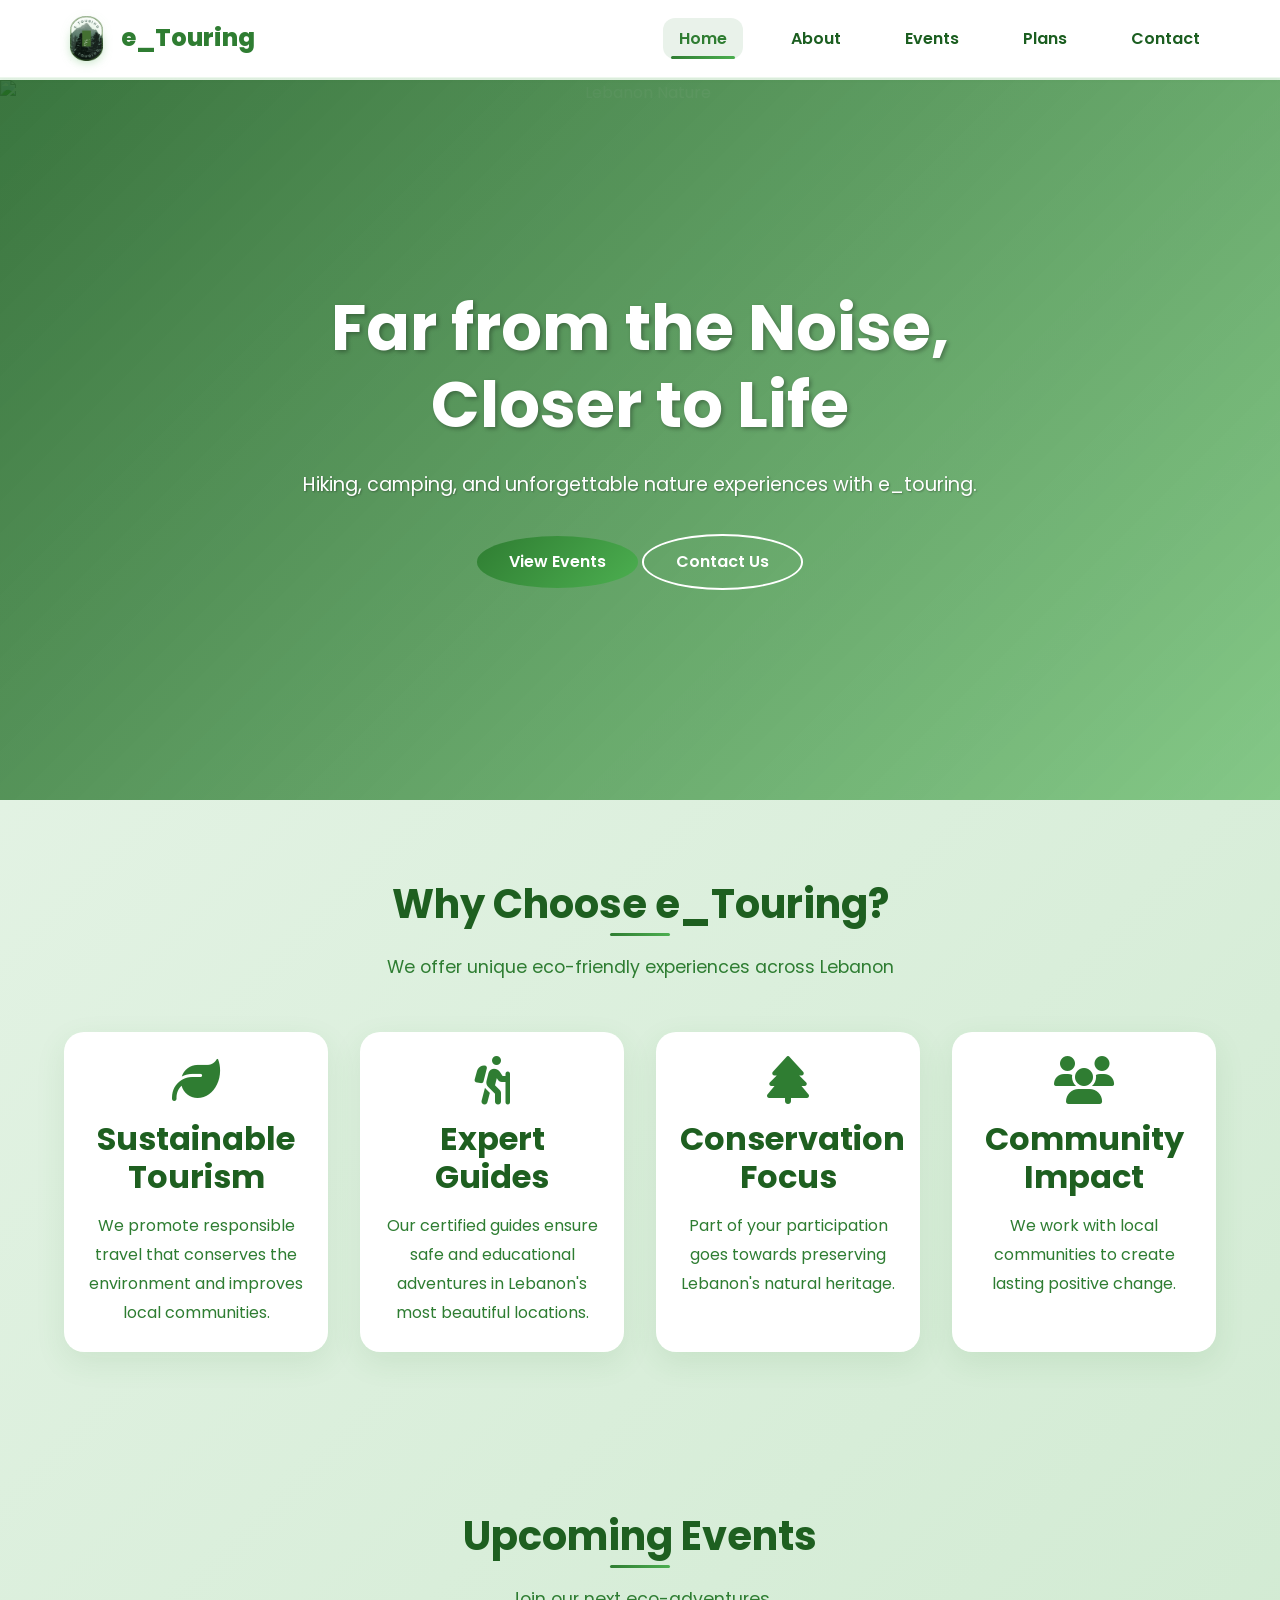
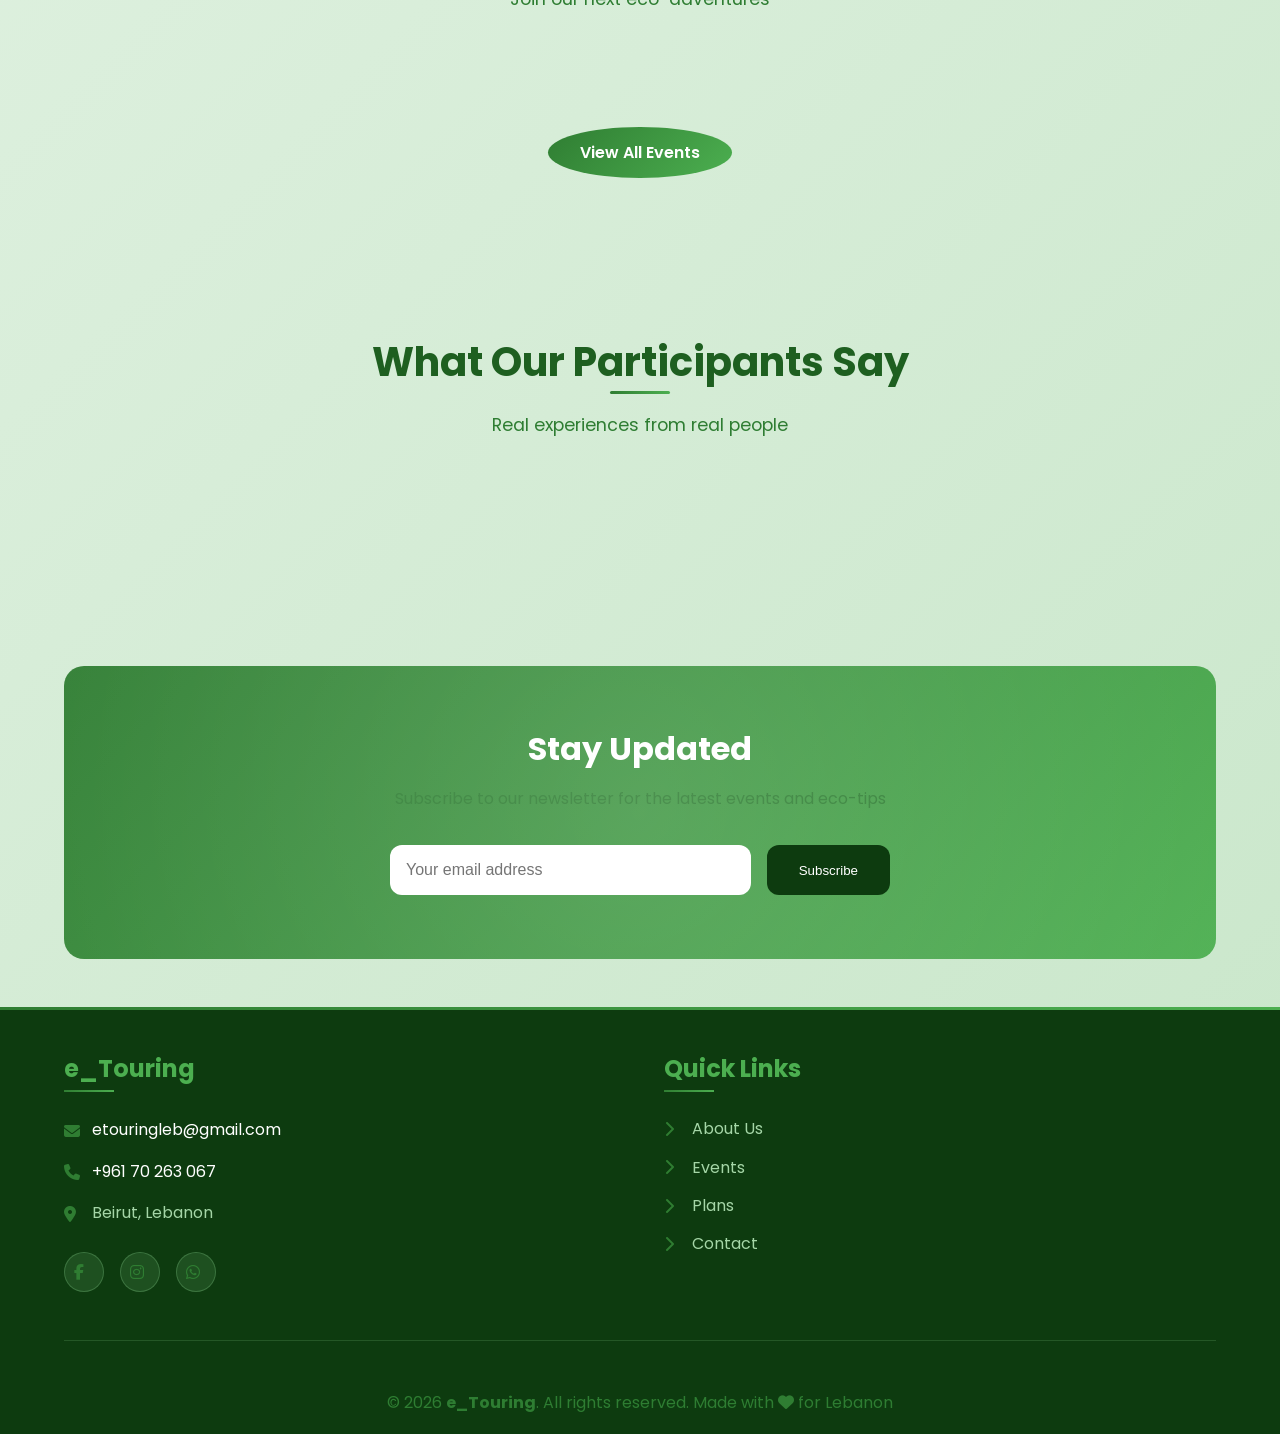
==== commit db910966: "Update" ====
--- a/index.html
+++ b/index.html
@@ -7,7 +7,8 @@
     <title>e_Touring | Eco Adventure Lebanon</title>
     <link rel="icon" type="image/png" href="images/logo.png">
     <link rel="stylesheet" href="https://cdnjs.cloudflare.com/ajax/libs/font-awesome/6.5.0/css/all.min.css">
-    <link href="https://fonts.googleapis.com/css2?family=Poppins:wght@300;400;500;600;700&display=swap" rel="stylesheet">
+    <link href="https://fonts.googleapis.com/css2?family=Poppins:wght@300;400;500;600;700&display=swap"
+        rel="stylesheet">
     <link href="https://unpkg.com/aos@2.3.1/dist/aos.css" rel="stylesheet">
     <link rel="stylesheet" href="css/style.css">
 </head>
@@ -53,14 +54,17 @@
                     <div class="card-content text-center">
                         <i class="fas fa-leaf" style="font-size: 3rem; color: var(--primary); margin-bottom: 1rem;"></i>
                         <h3>Sustainable Tourism</h3>
-                        <p>We promote responsible travel that conserves the environment and improves local communities.</p>
+                        <p>We promote responsible travel that conserves the environment and improves local communities.
+                        </p>
                     </div>
                 </div>
                 <div class="card" data-aos="fade-up" data-aos-delay="200">
                     <div class="card-content text-center">
-                        <i class="fas fa-hiking" style="font-size: 3rem; color: var(--primary); margin-bottom: 1rem;"></i>
+                        <i class="fas fa-hiking"
+                            style="font-size: 3rem; color: var(--primary); margin-bottom: 1rem;"></i>
                         <h3>Expert Guides</h3>
-                        <p>Our certified guides ensure safe and educational adventures in Lebanon's most beautiful locations.</p>
+                        <p>Our certified guides ensure safe and educational adventures in Lebanon's most beautiful
+                            locations.</p>
                     </div>
                 </div>
                 <div class="card" data-aos="fade-up" data-aos-delay="300">
@@ -72,7 +76,8 @@
                 </div>
                 <div class="card" data-aos="fade-up" data-aos-delay="400">
                     <div class="card-content text-center">
-                        <i class="fas fa-users" style="font-size: 3rem; color: var(--primary); margin-bottom: 1rem;"></i>
+                        <i class="fas fa-users"
+                            style="font-size: 3rem; color: var(--primary); margin-bottom: 1rem;"></i>
                         <h3>Community Impact</h3>
                         <p>We work with local communities to create lasting positive change.</p>
                     </div>
@@ -120,8 +125,10 @@
                 <p><i class="fas fa-location-dot"></i> Beirut, Lebanon</p>
                 <div class="social-links">
                     <a href="#" aria-label="Facebook"><i class="fab fa-facebook-f"></i></a>
-                    <a href="https://www.instagram.com/e_touring_?igsh=MXhhd24xaDJueTU4cA==" aria-label="Instagram"><i class="fab fa-instagram"></i></a>
-                    <a href="https://whatsapp.com/channel/0029VbBjT8wEKyZH0PKo1I3C" aria-label="WhatsApp"><i class="fab fa-whatsapp"></i></a>
+                    <a href="https://www.instagram.com/e_touring_?igsh=MXhhd24xaDJueTU4cA==" aria-label="Instagram"><i
+                            class="fab fa-instagram"></i></a>
+                    <a href="https://whatsapp.com/channel/0029VbBjT8wEKyZH0PKo1I3C" aria-label="WhatsApp"><i
+                            class="fab fa-whatsapp"></i></a>
                 </div>
             </div>
             <div class="footer-section">
@@ -135,12 +142,14 @@
             </div>
         </div>
         <div class="footer-bottom">
-            <p>© 2026 <strong>e_Touring</strong>. All rights reserved. Made with <i class="fas fa-heart" style="color: var(--primary);"></i> for Lebanon</p>
+            <p>© 2026 <strong>e_Touring</strong>. All rights reserved. Made with <i class="fas fa-heart"
+                    style="color: var(--primary);"></i> for Lebanon</p>
         </div>
     </footer>
 
     <script src="https://unpkg.com/aos@2.3.1/dist/aos.js"></script>
     <script src="config.js"></script>
+    <script src="js/script.js"></script>
     <script>
         AOS.init({ duration: 1000, once: true });
 
@@ -205,7 +214,7 @@
             return str.replace(/[&<>]/g, m => m === '&' ? '&amp;' : m === '<' ? '&lt;' : '&gt;');
         }
 
-        document.getElementById('newsletterForm')?.addEventListener('submit', function(e) {
+        document.getElementById('newsletterForm')?.addEventListener('submit', function (e) {
             e.preventDefault();
             alert('Thank you for subscribing! You will receive our updates.');
             this.reset();
@@ -215,4 +224,5 @@
         loadTestimonials();
     </script>
 </body>
+
 </html>
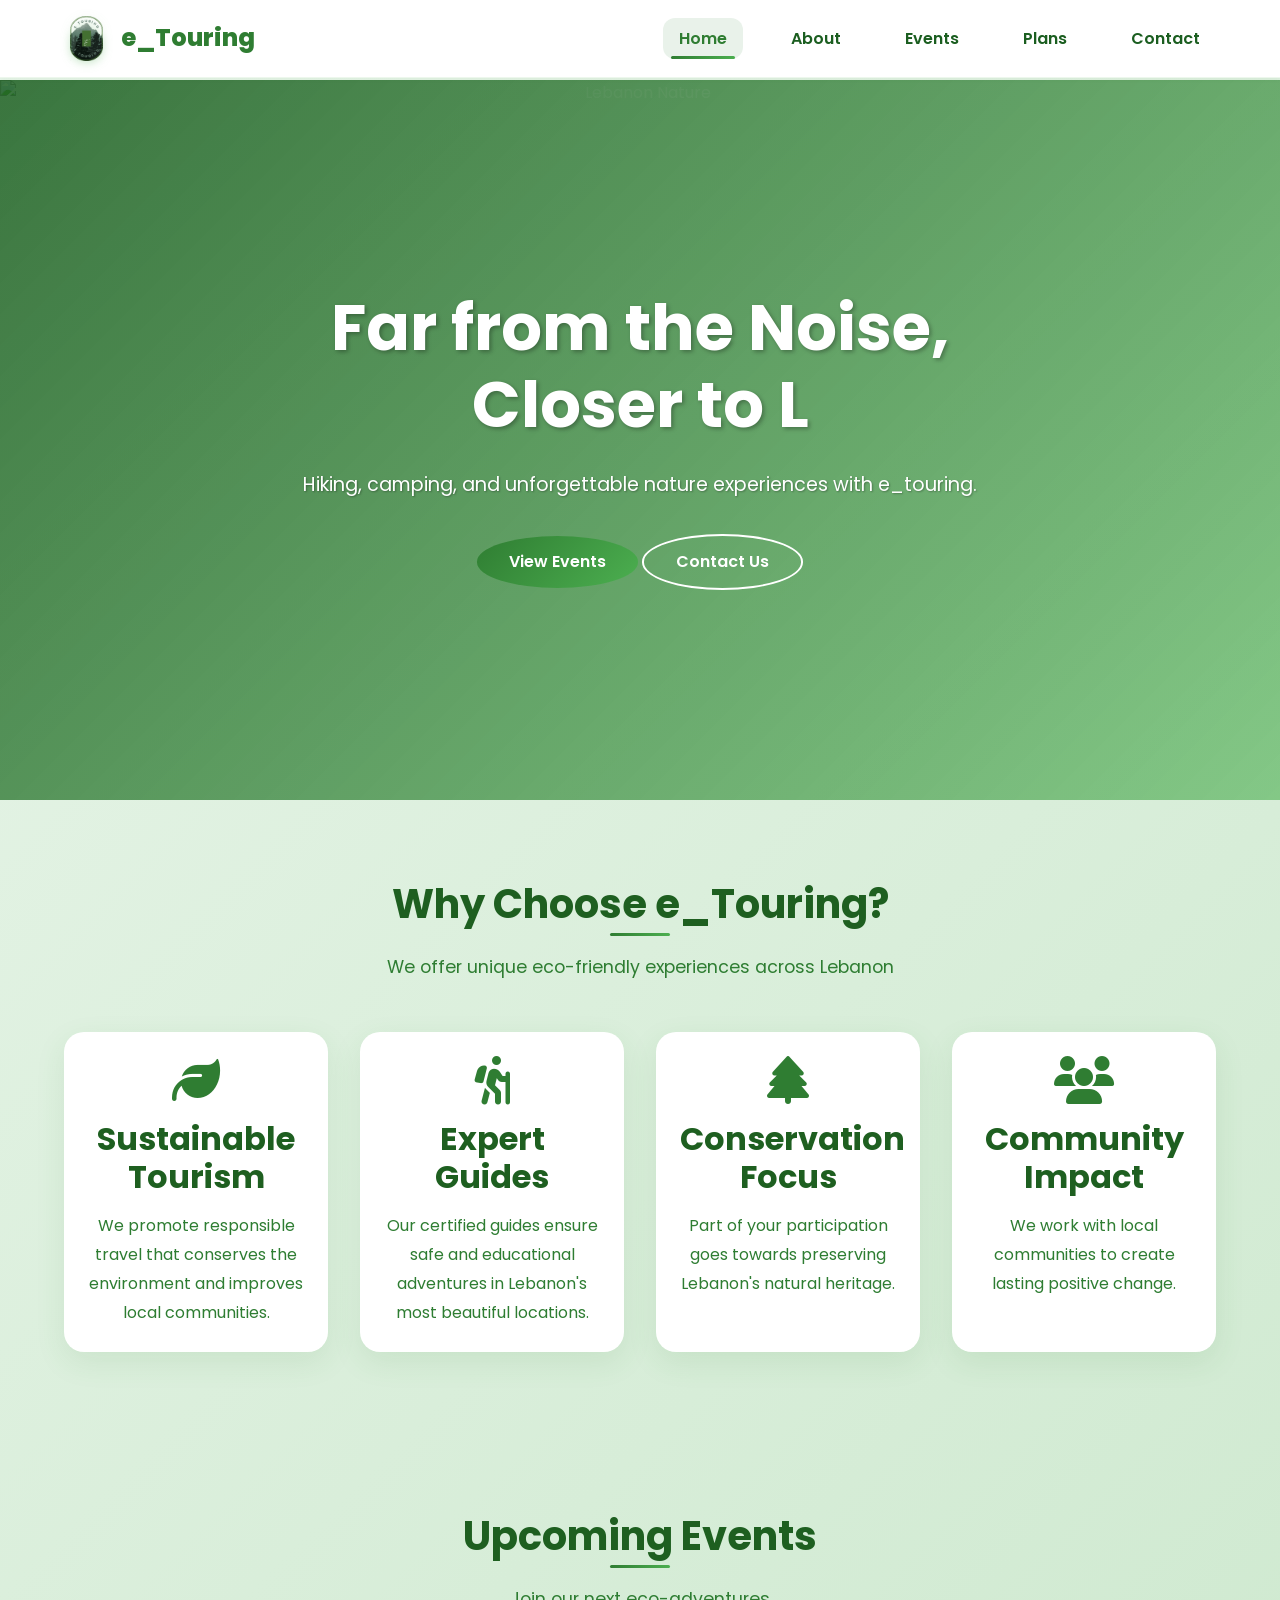
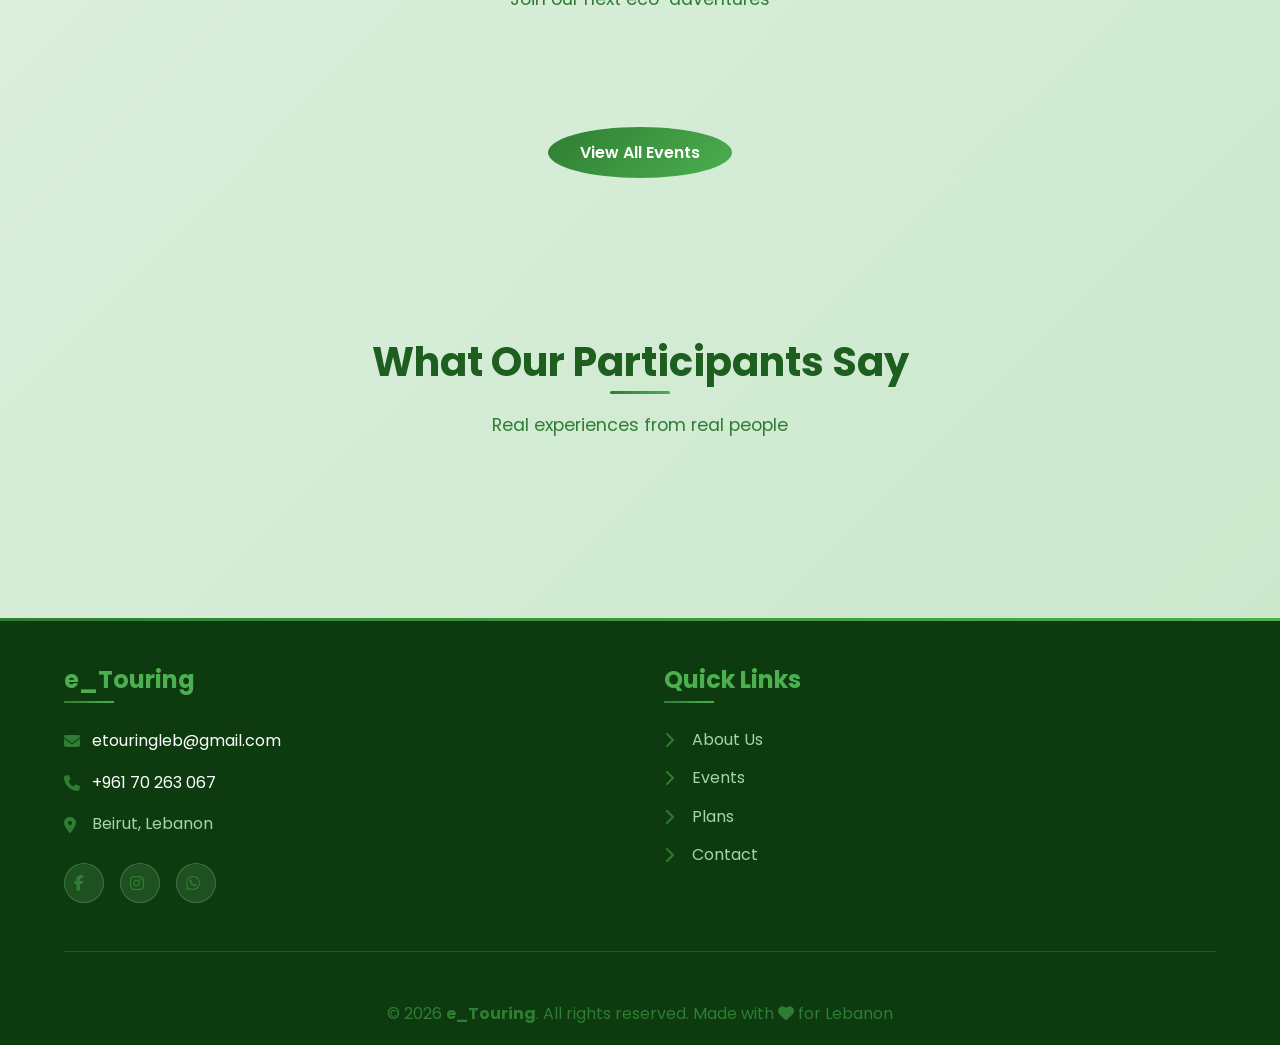
==== commit 0fd9289b: "update" ====
--- a/index.html
+++ b/index.html
@@ -102,17 +102,6 @@
                 <p>Real experiences from real people</p>
             </div>
             <div class="testimonials" id="testimonialsContainer"></div>
-        </section>
-
-        <section class="newsletter" data-aos="fade-up">
-            <div class="text-center">
-                <h3>Stay Updated</h3>
-                <p>Subscribe to our newsletter for the latest events and eco-tips</p>
-                <form class="newsletter-form" id="newsletterForm">
-                    <input type="email" placeholder="Your email address" required>
-                    <button type="submit">Subscribe</button>
-                </form>
-            </div>
         </section>
     </main>
 
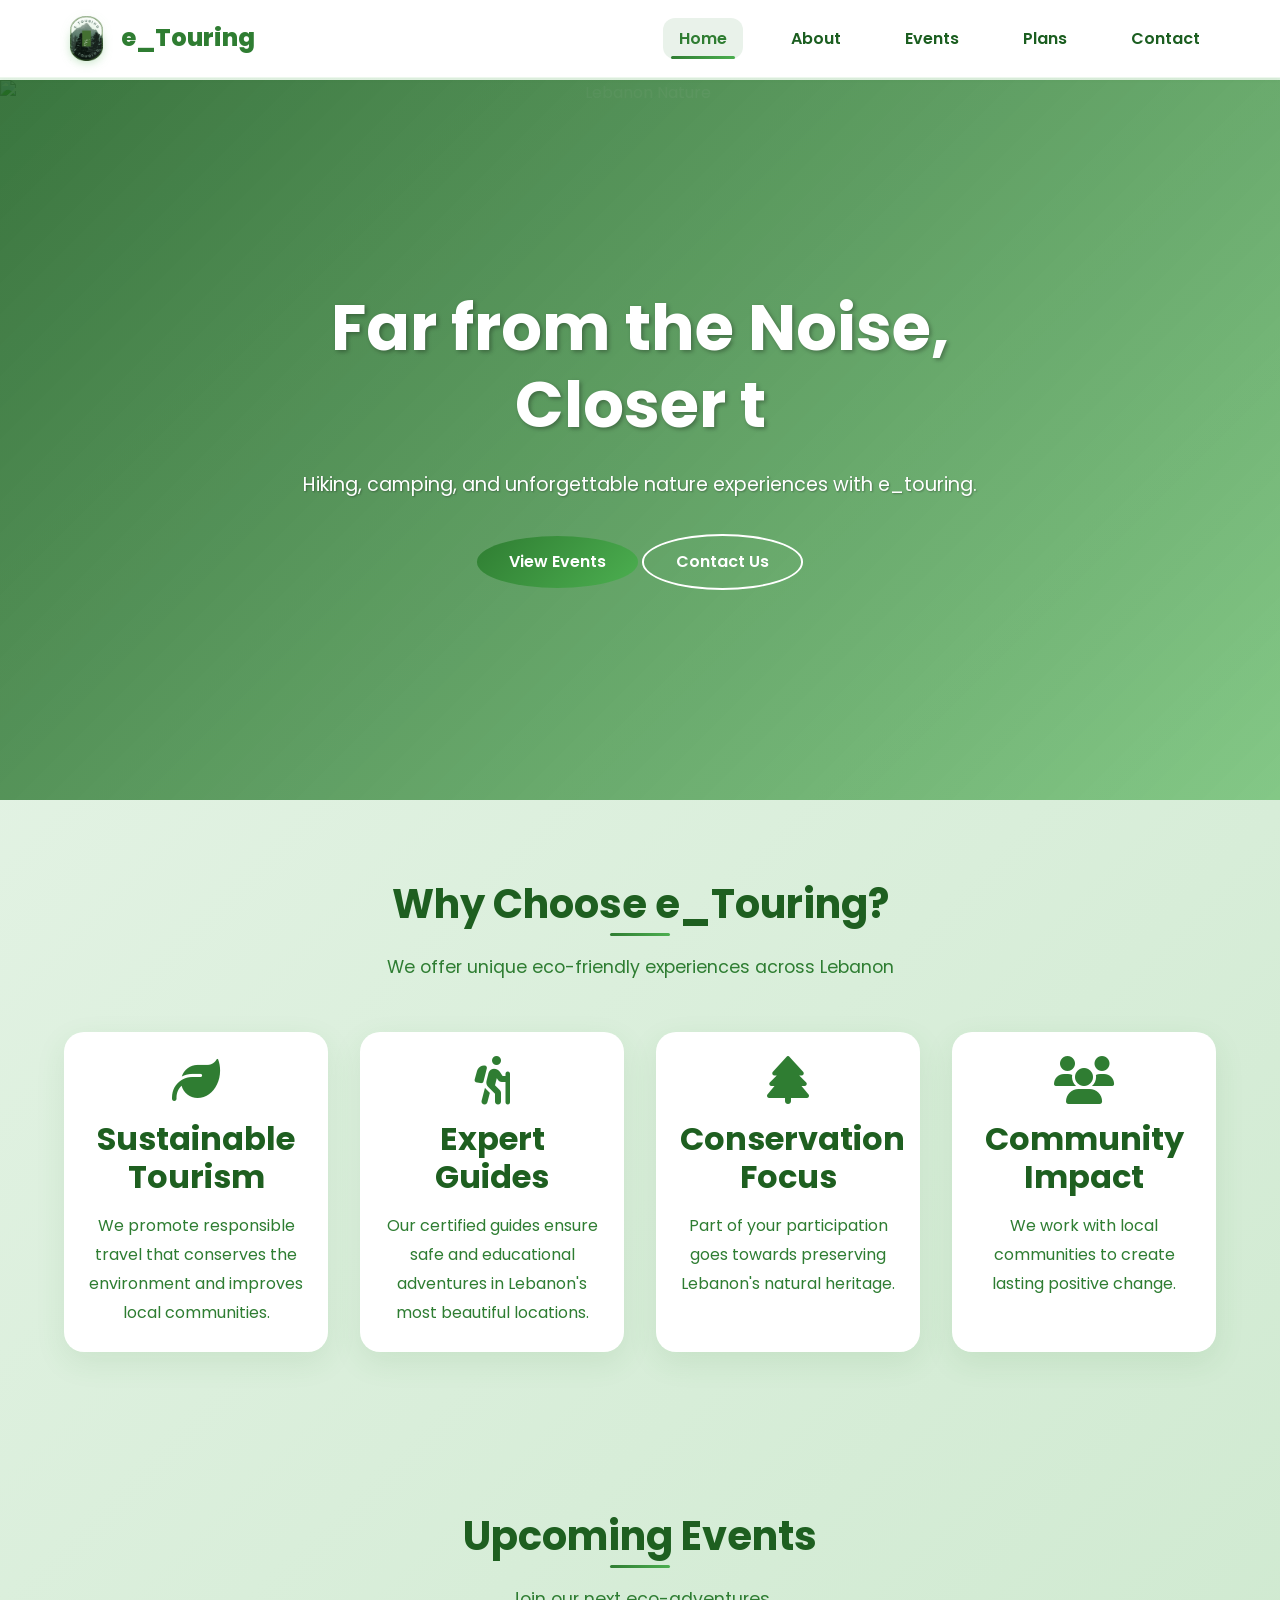
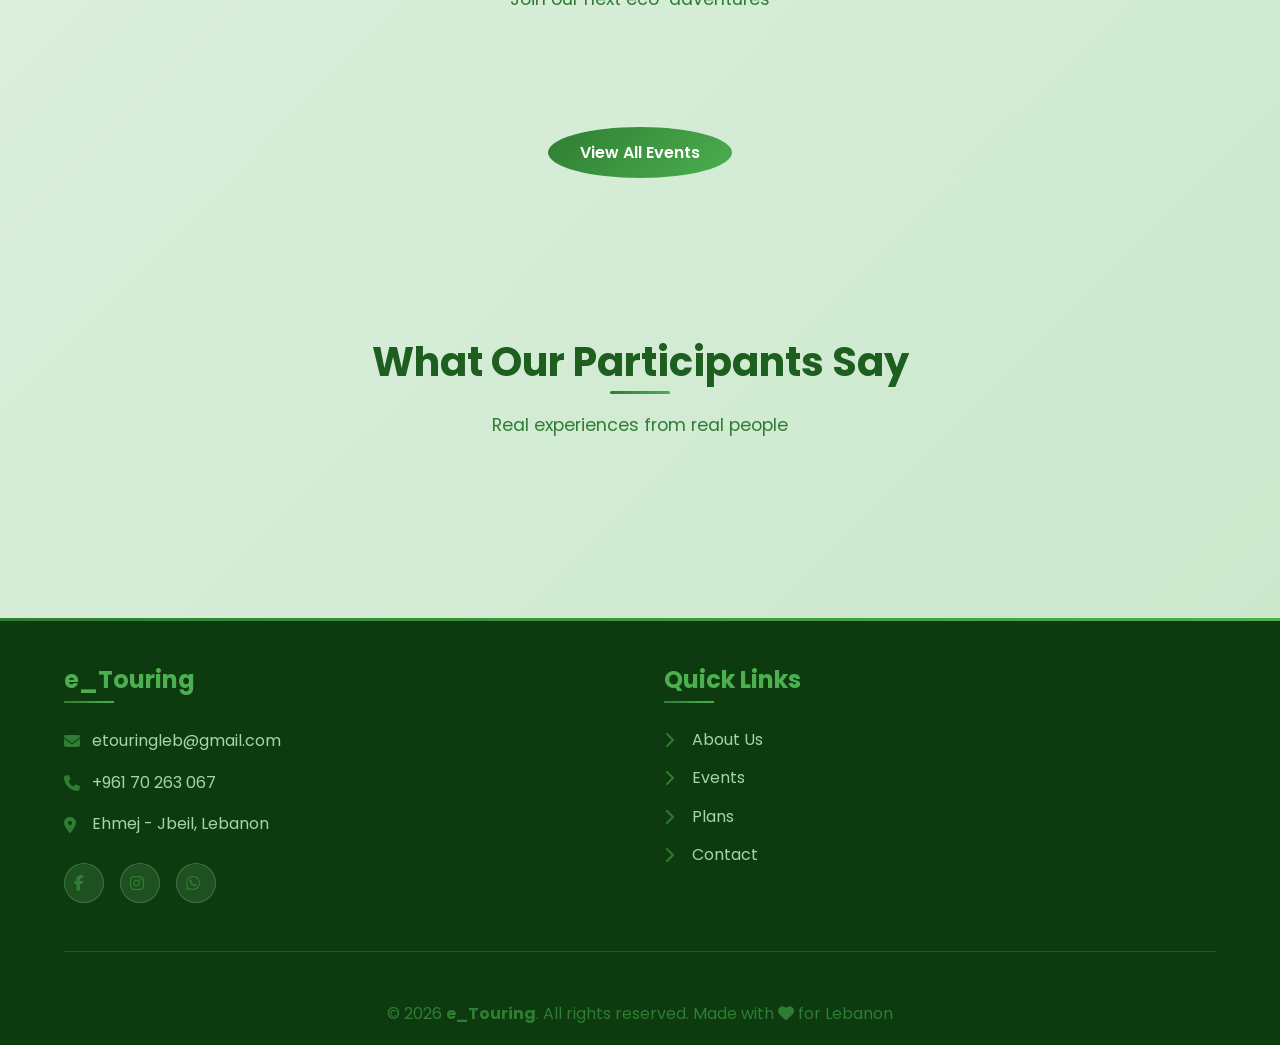
==== commit 9a2f9e9f: "update" ====
--- a/index.html
+++ b/index.html
@@ -111,7 +111,7 @@
                 <h4>e_Touring</h4>
                 <p><i class="fas fa-envelope"></i> <a href="mailto:etouringleb@gmail.com">etouringleb@gmail.com</a></p>
                 <p><i class="fas fa-phone"></i> <a href="tel:+96170263067">+961 70 263 067</a></p>
-                <p><i class="fas fa-location-dot"></i> Beirut, Lebanon</p>
+                <p><i class="fas fa-location-dot"></i> Ehmej - Jbeil, Lebanon</p>
                 <div class="social-links">
                     <a href="#" aria-label="Facebook"><i class="fab fa-facebook-f"></i></a>
                     <a href="https://www.instagram.com/e_touring_?igsh=MXhhd24xaDJueTU4cA==" aria-label="Instagram"><i
--- a/css/style.css
+++ b/css/style.css
@@ -813,7 +813,7 @@
 }
 
 .footer-section p a {
-    color: var(--white);
+    color: var(--sage);
     text-decoration: none;
     transition: var(--transition);
 }
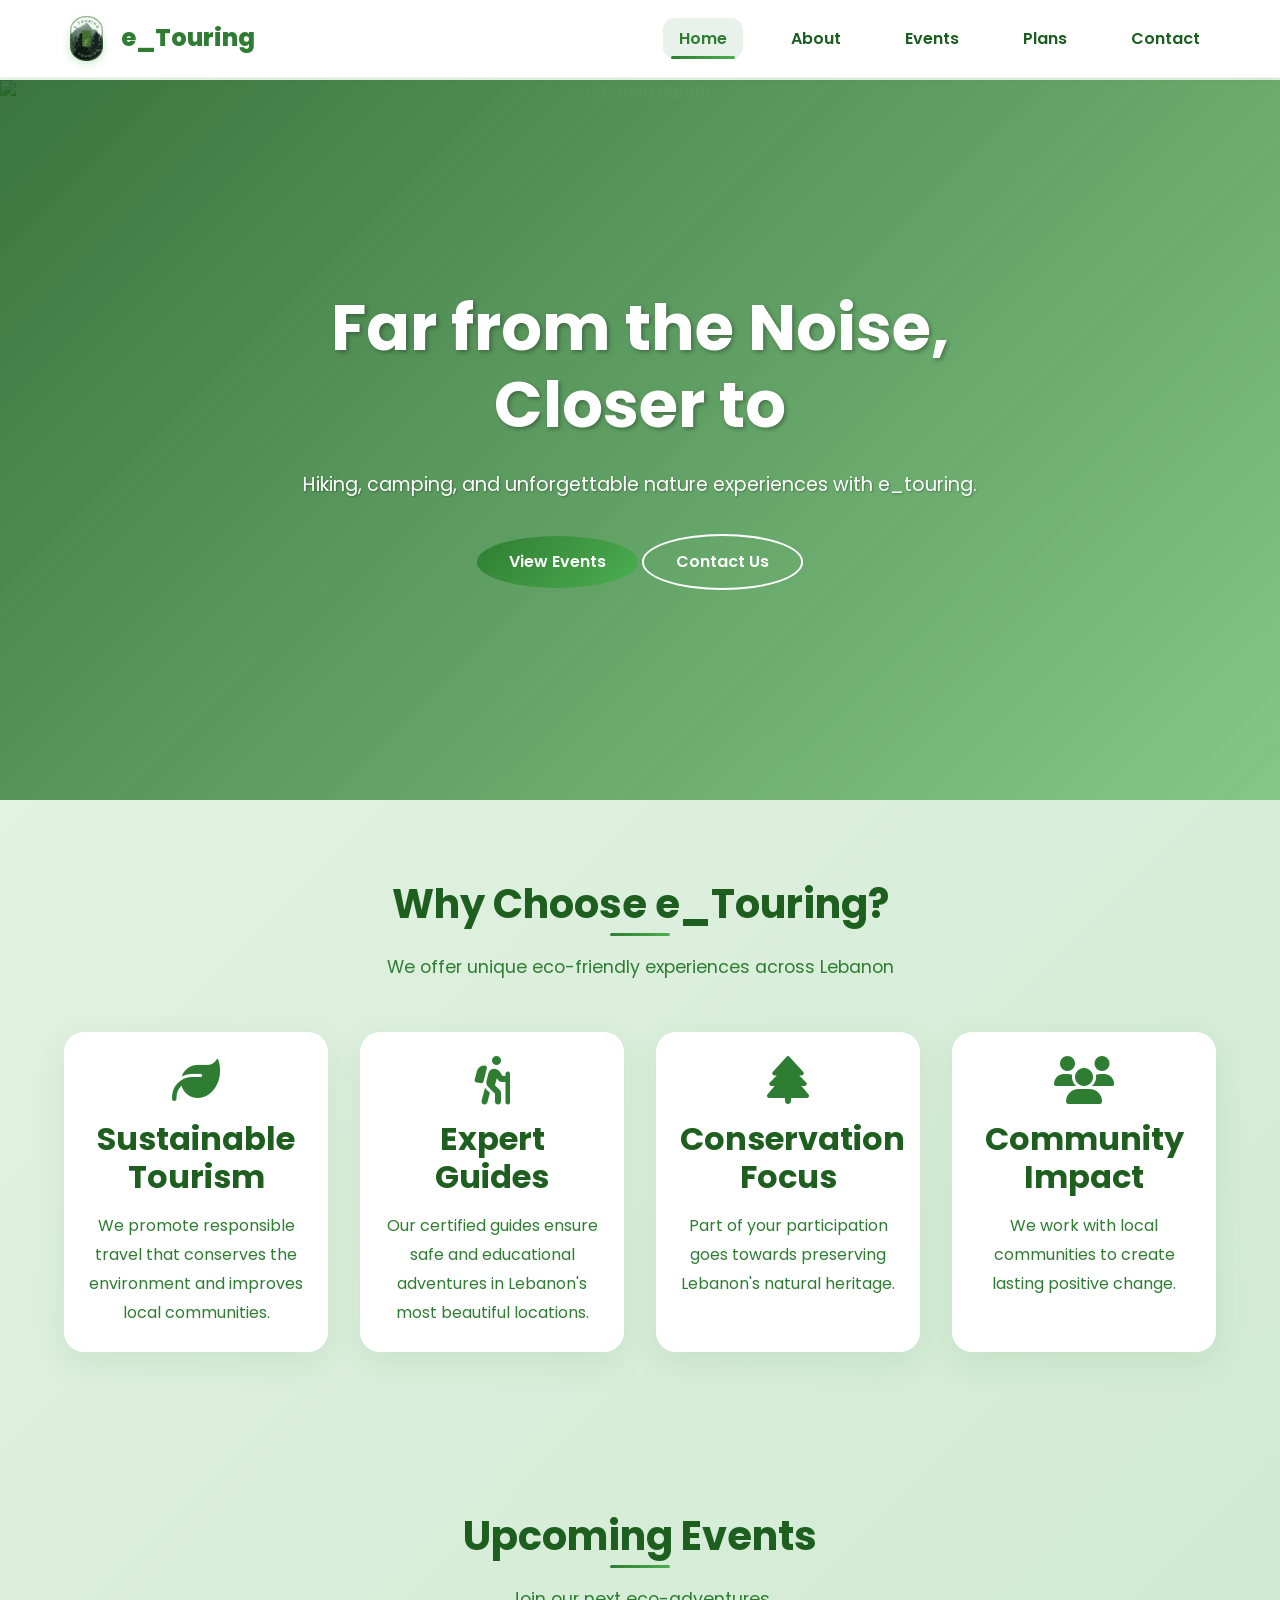
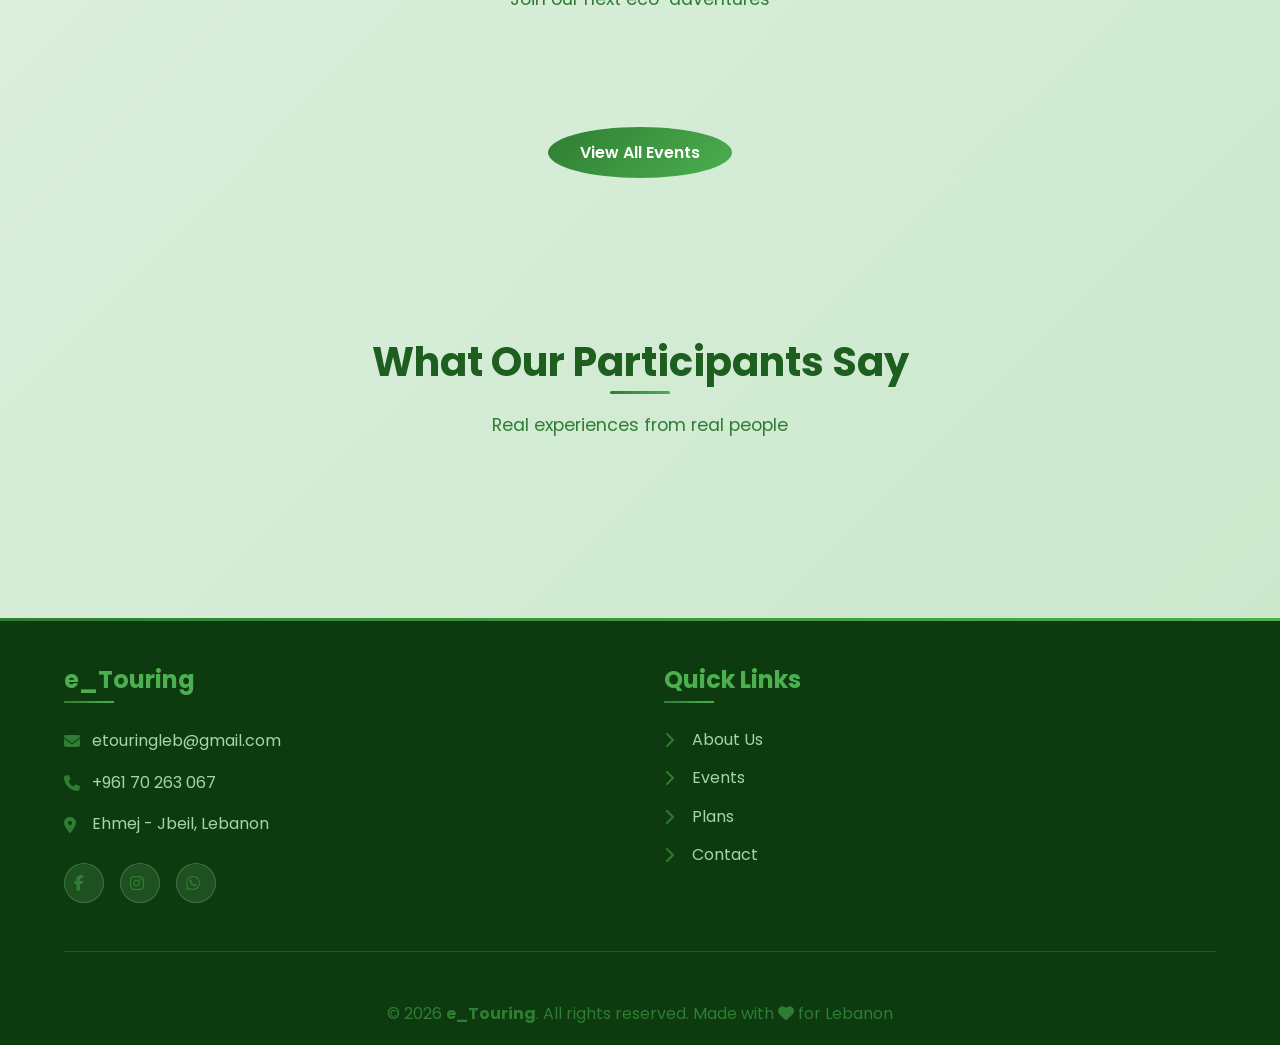
==== commit b32efdcf: "update" ====
--- a/index.html
+++ b/index.html
@@ -159,7 +159,7 @@
                 }
                 eventsGrid.innerHTML = events.slice(0, 3).map((event, index) => `
                     <div class="card" data-aos="fade-up" data-aos-delay="${index * 100}">
-                        <img src="${event.image || 'https://images.unsplash.com/photo-1501785888041-af3ef285b470'}" class="card-img" loading="lazy">
+                        <img src="${resolvePublicImageUrl(event.image) || 'https://images.unsplash.com/photo-1501785888041-af3ef285b470'}" class="card-img" loading="lazy">
                         <div class="card-content">
                             <h3 class="card-title">${escapeHtml(event.title)}</h3>
                             <p><i class="fas fa-calendar"></i> ${event.date || 'Date TBA'}</p>
@@ -173,6 +173,13 @@
             } catch (error) {
                 console.error('Error loading events:', error);
             }
+        }
+
+        function resolvePublicImageUrl(url) {
+            if (!url) return '';
+            if (/^https?:\/\//i.test(url)) return url;
+            if (String(url).startsWith('/uploads/')) return `${window.API_BASE_URL}${url}`;
+            return url;
         }
 
         async function loadTestimonials() {
@@ -214,4 +221,4 @@
     </script>
 </body>
 
-</html>+</html>
--- a/css/style.css
+++ b/css/style.css
@@ -681,81 +681,6 @@
 .testimonial-author h4 {
     color: var(--primary-dark);
     margin-bottom: 0;
-}
-
-/* ===== NEWSLETTER ===== */
-.newsletter {
-    background: var(--primary-gradient);
-    color: var(--white);
-    padding: 4rem 5%;
-    text-align: center;
-    border-radius: var(--border-radius-lg);
-    margin: 3rem 5%;
-    position: relative;
-    overflow: hidden;
-}
-
-.newsletter::before {
-    content: '';
-    position: absolute;
-    top: -50%;
-    right: -50%;
-    width: 200%;
-    height: 200%;
-    background: radial-gradient(circle, rgba(255, 255, 255, 0.15) 0%, transparent 70%);
-    animation: rotate 20s linear infinite;
-}
-
-@keyframes rotate {
-    from {
-        transform: rotate(0deg);
-    }
-
-    to {
-        transform: rotate(360deg);
-    }
-}
-
-.newsletter h3 {
-    color: var(--white);
-}
-
-.newsletter-form {
-    display: flex;
-    gap: 1rem;
-    max-width: 500px;
-    margin: 2rem auto 0;
-    position: relative;
-    z-index: 1;
-}
-
-.newsletter-form input {
-    flex: 1;
-    padding: 1rem;
-    border: none;
-    border-radius: var(--border-radius);
-    font-size: 1rem;
-    transition: var(--transition);
-}
-
-.newsletter-form input:focus {
-    outline: none;
-    box-shadow: 0 0 0 3px rgba(255, 255, 255, 0.3);
-}
-
-.newsletter-form button {
-    padding: 1rem 2rem;
-    background: var(--darker);
-    color: var(--white);
-    border: none;
-    border-radius: var(--border-radius);
-    cursor: pointer;
-    transition: var(--transition);
-}
-
-.newsletter-form button:hover {
-    background: var(--dark);
-    transform: translateY(-2px);
 }
 
 /* ===== FOOTER ===== */
